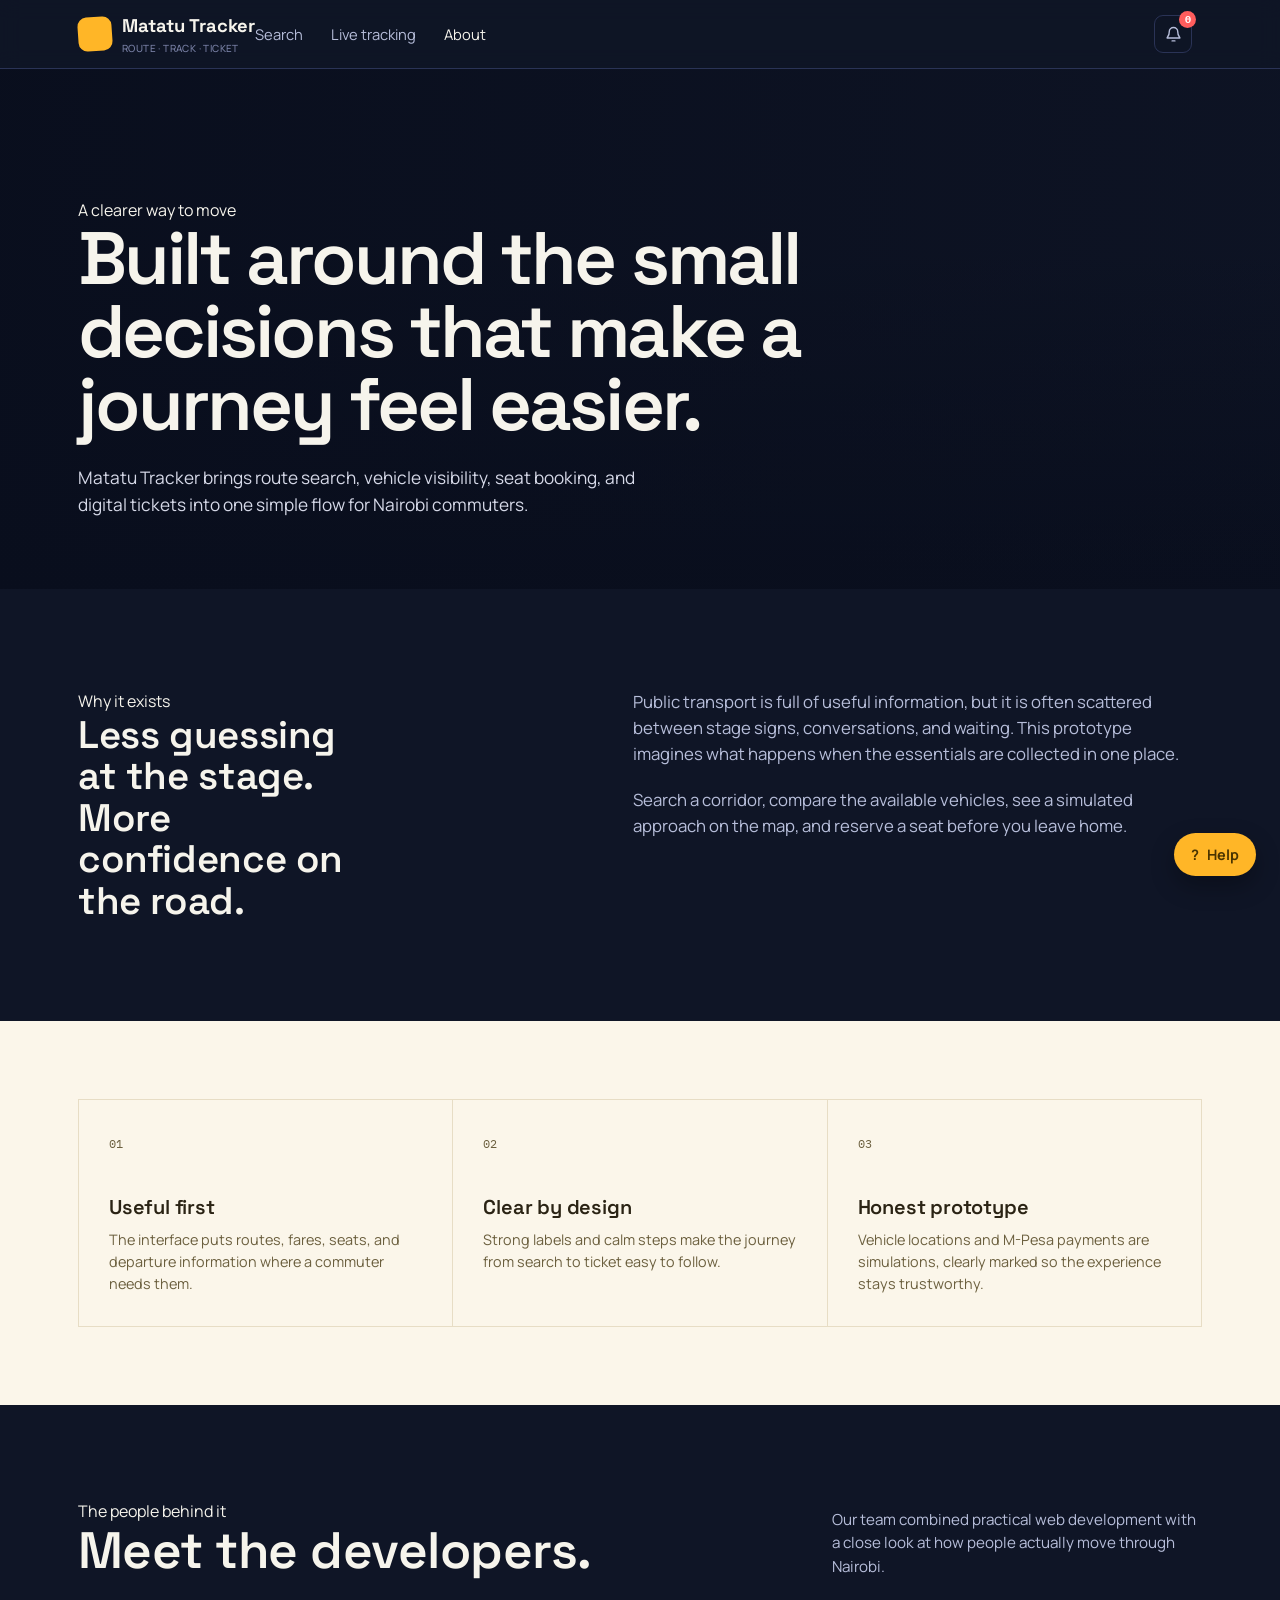
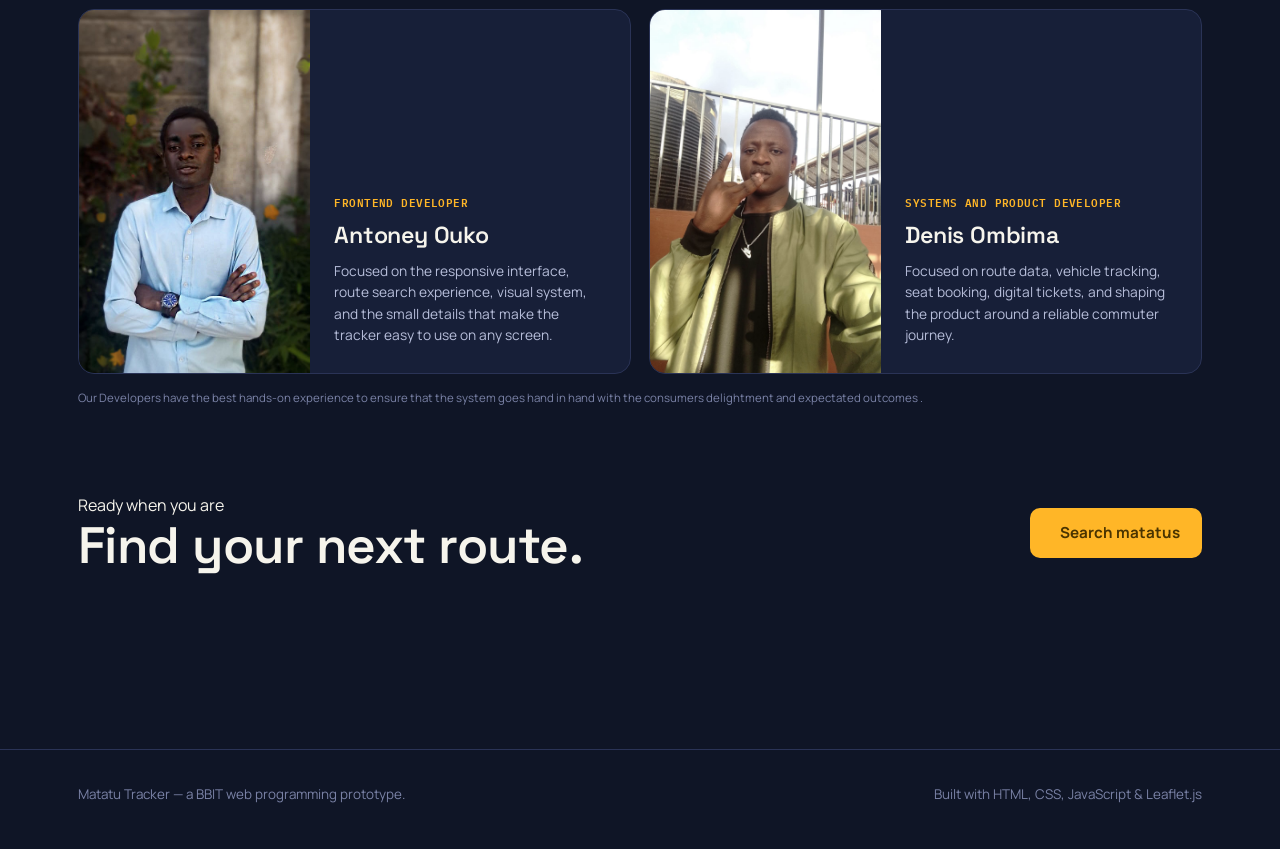
==== about.html @ 72383383 "First upload" ====
<!doctype html>
<html lang="en">
<head>
<meta charset="utf-8">
<meta name="viewport" content="width=device-width, initial-scale=1">
<title>About — Matatu Tracker</title>
<link rel="icon" href="data:image/svg+xml,<svg xmlns=%22http://www.w3.org/2000/svg%22 viewBox=%220 0 24 24%22><rect width=%2224%22 height=%2224%22 rx=%226%22 fill=%22%23FFB627%22/></svg>">
<link rel="preconnect" href="https://fonts.googleapis.com">
<link href="https://fonts.googleapis.com/css2?family=Space+Grotesk:wght@500;600;700&family=Manrope:wght@400;500;600;700;800&family=IBM+Plex+Mono:wght@500;600&display=swap" rel="stylesheet">
<link rel="stylesheet" href="css/base.css">
<link rel="stylesheet" href="css/about.css">
<link rel="stylesheet" href="css/chatbot.css">
</head>
<body>
<header class="topnav">
  <div class="container topnav-inner">
    <a class="brand" href="index.html"><span class="brand-mark"><span data-icon="bus"></span></span><span>Matatu Tracker<small>ROUTE · TRACK · TICKET</small></span></a>
    <nav class="navlinks">
      <a href="index.html">Search</a>
      <a href="tracking.html">Live tracking</a>
      <a href="about.html" class="is-active">About</a>
    </nav>
    <button class="nav-toggle" type="button" aria-label="Open navigation menu" aria-expanded="false" aria-controls="site-navigation">
      <span class="nav-toggle-lines"></span>
    </button>
  </div>
</header>

<main>
  <section class="about-hero">
    <div class="about-hero-image" aria-hidden="true"></div>
    <div class="about-hero-shade"></div>
    <div class="container about-hero-content">
      <p class="section-kicker">A clearer way to move</p>
      <h1>Built around the small decisions that make a journey feel easier.</h1>
      <p>Matatu Tracker brings route search, vehicle visibility, seat booking, and digital tickets into one simple flow for Nairobi commuters.</p>
    </div>
  </section>

  <section class="about-story container">
    <div class="about-story-intro">
      <p class="section-kicker">Why it exists</p>
      <h2>Less guessing at the stage. More confidence on the road.</h2>
    </div>
    <div class="about-story-copy">
      <p>Public transport is full of useful information, but it is often scattered between stage signs, conversations, and waiting. This prototype imagines what happens when the essentials are collected in one place.</p>
      <p>Search a corridor, compare the available vehicles, see a simulated approach on the map, and reserve a seat before you leave home.</p>
    </div>
  </section>

  <section class="about-principles">
    <div class="container">
      <div class="principles-grid">
        <article><span>01</span><h3>Useful first</h3><p>The interface puts routes, fares, seats, and departure information where a commuter needs them.</p></article>
        <article><span>02</span><h3>Clear by design</h3><p>Strong labels and calm steps make the journey from search to ticket easy to follow.</p></article>
        <article><span>03</span><h3>Honest prototype</h3><p>Vehicle locations and M-Pesa payments are simulations, clearly marked so the experience stays trustworthy.</p></article>
      </div>
    </div>
  </section>

  <section class="about-team">
    <div class="container">
      <div class="team-heading">
        <div>
          <p class="section-kicker">The people behind it</p>
          <h2>Meet the developers.</h2>
        </div>
        <p>Our team combined practical web development with a close look at how people actually move through Nairobi.</p>
      </div>
      <div class="team-grid">
        <article class="developer-card">
          <img src="images/photo2.jpg"  alt="Portrait of the frontend developer">
          <div class="developer-card-body">
            <p class="developer-role">Frontend developer</p>
            <h3>Antoney Ouko</h3>
            <p>Focused on the responsive interface, route search experience, visual system, and the small details that make the tracker easy to use on any screen.</p>
          </div>
        </article>
        <article class="developer-card">
          <img src="images/Denis.png" alt="Portrait of the systems developer">
          <div class="developer-card-body">
            <p class="developer-role">Systems and product developer</p>
            <h3>Denis Ombima</h3>
            <p>Focused on route data, vehicle tracking, seat booking, digital tickets, and shaping the product around a reliable commuter journey.</p>
          </div>
        </article>
      </div>
      <p class="team-note">Our Developers have the best hands-on experience to ensure that the system goes hand in hand with the consumers delightment and expectated outcomes .</p>
    </div>
  </section>

  <section class="about-cta container">
    <div><p class="section-kicker">Ready when you are</p><h2>Find your next route.</h2></div>
    <a class="btn btn-primary" href="index.html"><span data-icon="search"></span> Search matatus</a>
  </section>
</main>

<footer class="sitefoot"><div class="container"><span>Matatu Tracker — a BBIT web programming prototype.</span><span>Built with HTML, CSS, JavaScript &amp; Leaflet.js</span></div></footer>
<script src="js/routes.js"></script>
<script src="js/icons.js"></script>
<script src="js/util.js"></script>
<script src="js/notifications.js"></script>
<script src="js/chatbot.js"></script>
<script src="js/nav.js"></script>
</body>
</html>
---- css/base.css ----
/* ==========================================================================
   MATATU TRACKER — design tokens & base styles

   Palette is drawn from the subject itself: the ink-navy of a dashboard at
   dusk, the marigold of a stage-board number, the coral of a "stage" stop
   marker, and the teal of an "available" seat light.
   ========================================================================== */

:root {
  /* ---- color: base ---- */
  --ink:        #0F1526;
  --ink-raised: #171F38;
  --ink-line:   #2A3356;
  --paper:      #FBF6EA;
  --paper-line: #E7DDC5;

  /* ---- color: accents ---- */
  --marigold:   #FFB627;
  --marigold-i: #4A3400;   /* text-on-marigold */
  --coral:      #FF5D5D;
  --teal:       #34D6B8;
  --violet:     #8C7CFF;

  /* ---- color: text ---- */
  --text-hi:    #F6F4EC;
  --text-mid:   #B7BEDA;
  --text-low:   #7A82A6;
  --text-on-paper:      #2A2314;
  --text-on-paper-mid:  #6B5F3E;

  /* ---- type ---- */
  --f-display: 'Space Grotesk', 'Arial Narrow', sans-serif;
  --f-body:    'Manrope', -apple-system, sans-serif;
  --f-data:    'IBM Plex Mono', ui-monospace, monospace;

  /* ---- shape / rhythm ---- */
  --r-sm: 10px;
  --r-md: 16px;
  --r-lg: 26px;
  --edge: 1px solid var(--ink-line);
  --container: 1180px;

  color-scheme: dark;
}

* { box-sizing: border-box; }
html { scroll-behavior: smooth; }

body {
  margin: 0;
  background: var(--ink);
  color: var(--text-hi);
  font-family: var(--f-body);
  font-size: 16px;
  line-height: 1.55;
  -webkit-font-smoothing: antialiased;
}

img, svg { display: block; max-width: 100%; }

a { color: inherit; }

h1, h2, h3 {
  font-family: var(--f-display);
  font-weight: 600;
  line-height: 1.08;
  margin: 0;
  letter-spacing: -0.01em;
}

p { margin: 0; }

.icon { width: 1.15em; height: 1.15em; }

:focus-visible {
  outline: 2px solid var(--marigold);
  outline-offset: 2px;
  border-radius: 4px;
}

.container {
  max-width: var(--container);
  margin: 0 auto;
  padding: 0 28px;
}

@media (prefers-reduced-motion: reduce) {
  *, *::before, *::after { animation-duration: 0.001ms !important; animation-iteration-count: 1 !important; transition-duration: 0.001ms !important; }
}

@media (max-width: 680px) {
  .container { padding-left: 18px; padding-right: 18px; }
  .topnav-inner { height: 68px; min-height: 68px; padding-top: 11px; padding-bottom: 11px; align-items: center; }
  .brand { font-size: 1rem; }
  .brand small { font-size: 0.54rem; }
  .topnav .nav-toggle { display: grid; place-items: center; }
  .notification-center { margin-left: auto; margin-right: 10px; }
  .topnav .navlinks:not(.is-open) { display: none; }
  .navlinks { position: absolute; top: calc(100% + 1px); right: 18px; min-width: 190px; padding: 8px; flex-direction: column; gap: 0; background: var(--ink-raised); border: var(--edge); border-radius: var(--r-sm); box-shadow: 0 16px 30px rgba(0, 0, 0, 0.35); font-size: 0.86rem; }
  .topnav .navlinks.is-open { display: flex; }
  .navlinks a { padding: 11px 12px; border-radius: 6px; }
  .navlinks a:hover, .navlinks a.is-active { background: var(--ink); }
}

/* ---------------------------------------------------------------------- */
/* Top navigation                                                          */
/* ---------------------------------------------------------------------- */

.topnav {
  position: sticky;
  top: 0;
  z-index: 40;
  background: rgba(15, 21, 38, 0.86);
  backdrop-filter: blur(10px);
  border-bottom: var(--edge);
}

.topnav-inner {
  display: flex;
  align-items: center;
  justify-content: space-between;
  height: 68px;
}

.brand {
  display: flex;
  align-items: center;
  gap: 10px;
  font-family: var(--f-display);
  font-weight: 700;
  font-size: 1.15rem;
  text-decoration: none;
  color: var(--text-hi);
}

.brand-mark {
  width: 34px;
  height: 34px;
  border-radius: 9px;
  background: var(--marigold);
  color: var(--marigold-i);
  display: grid;
  place-items: center;
  transform: rotate(-4deg);
}

.brand-mark .icon { width: 19px; height: 19px; }

.brand small {
  display: block;
  font-family: var(--f-body);
  font-weight: 500;
  font-size: 0.62rem;
  letter-spacing: 0.04em;
  color: var(--text-low);
  margin-top: 1px;
}

.navlinks {
  display: flex;
  gap: 28px;
  font-size: 0.92rem;
  color: var(--text-mid);
}

.navlinks a { text-decoration: none; transition: color 0.15s ease; }
.navlinks a:hover, .navlinks a.is-active { color: var(--text-hi); }

.notification-center { position: relative; order: 3; margin-left: auto; margin-right: 10px; }
.notification-toggle { position: relative; display: grid; place-items: center; width: 38px; height: 38px; border: 1px solid var(--ink-line); border-radius: 9px; background: transparent; color: var(--text-mid); cursor: pointer; }
.notification-toggle:hover { color: var(--text-hi); border-color: var(--text-mid); }
.notification-toggle .icon { width: 17px; height: 17px; }
.notification-count { position: absolute; top: -5px; right: -5px; min-width: 17px; height: 17px; padding: 0 4px; display: grid; place-items: center; border-radius: 999px; background: var(--coral); color: #fff; font: 700 0.61rem var(--f-data); }
.notification-panel { position: absolute; z-index: 5; top: calc(100% + 12px); right: 0; width: min(350px, calc(100vw - 36px)); overflow: hidden; background: var(--ink-raised); border: var(--edge); border-radius: var(--r-md); box-shadow: 0 18px 40px rgba(0, 0, 0, 0.4); }
.notification-panel-head { display: flex; align-items: center; justify-content: space-between; padding: 14px 15px; border-bottom: var(--edge); }
.notification-panel-head strong { font-family: var(--f-display); }
.notification-clear { border: 0; background: transparent; color: var(--text-low); font: 0.72rem var(--f-body); cursor: pointer; }
.notification-clear:hover { color: var(--coral); }
.notification-list { max-height: 290px; overflow-y: auto; }
.notification-item { display: grid; grid-template-columns: auto 1fr; gap: 10px; padding: 13px 15px; border-bottom: 1px solid rgba(42, 51, 86, 0.65); }
.notification-item.is-unread { background: rgba(255, 182, 39, 0.06); }
.notification-icon { display: grid; place-items: center; width: 28px; height: 28px; border-radius: 7px; background: rgba(52, 214, 184, 0.12); color: var(--teal); }
.notification-icon .icon { width: 15px; height: 15px; }
.notification-item strong { font-size: 0.78rem; }
.notification-item p { margin-top: 2px; color: var(--text-mid); font-size: 0.75rem; line-height: 1.4; }
.notification-item time { display: block; margin-top: 4px; color: var(--text-low); font: 0.63rem var(--f-data); }
.notification-empty { padding: 22px 15px; color: var(--text-low); font-size: 0.78rem; text-align: center; }
.notification-permission { display: flex; align-items: center; justify-content: space-between; gap: 10px; padding: 11px 15px; color: var(--text-low); font-size: 0.7rem; border-top: var(--edge); }
.notification-permission button { flex: 0 0 auto; border: 0; border-radius: 6px; padding: 6px 8px; background: var(--teal); color: var(--ink); font: 700 0.68rem var(--f-body); cursor: pointer; }

.nav-toggle {
  display: none;
  order: 4;
  width: 42px;
  height: 42px;
  padding: 9px;
  border: 1px solid var(--ink-line);
  border-radius: 9px;
  background: transparent;
  color: var(--text-hi);
  cursor: pointer;
}

.nav-toggle-lines,
.nav-toggle-lines::before,
.nav-toggle-lines::after {
  display: block;
  width: 22px;
  height: 2px;
  background: currentColor;
  transition: transform 0.2s ease, opacity 0.2s ease;
}

.nav-toggle-lines { position: relative; }
.nav-toggle-lines::before,
.nav-toggle-lines::after { content: ''; position: absolute; left: 0; }
.nav-toggle-lines::before { top: -7px; }
.nav-toggle-lines::after { top: 7px; }
.nav-toggle[aria-expanded="true"] .nav-toggle-lines { background: transparent; }
.nav-toggle[aria-expanded="true"] .nav-toggle-lines::before { transform: translateY(7px) rotate(45deg); }
.nav-toggle[aria-expanded="true"] .nav-toggle-lines::after { transform: translateY(-7px) rotate(-45deg); }

/* ---------------------------------------------------------------------- */
/* Buttons                                                                 */
/* ---------------------------------------------------------------------- */

.btn {
  display: inline-flex;
  align-items: center;
  justify-content: center;
  gap: 8px;
  font-family: var(--f-body);
  font-weight: 700;
  font-size: 0.95rem;
  border: none;
  border-radius: var(--r-sm);
  padding: 13px 22px;
  cursor: pointer;
  text-decoration: none;
  transition: transform 0.15s ease, filter 0.15s ease;
}

.btn .icon { width: 1.05em; height: 1.05em; }
.btn:active { transform: translateY(1px); }

.btn-primary { background: var(--marigold); color: var(--marigold-i); }
.btn-primary:hover { filter: brightness(1.06); }
.btn-primary:disabled { background: var(--ink-line); color: var(--text-low); cursor: not-allowed; }

.btn-ghost {
  background: transparent;
  color: var(--text-hi);
  border: 1px solid var(--ink-line);
}
.btn-ghost:hover { border-color: var(--text-mid); }

.btn-block { width: 100%; }
.btn-sm { padding: 9px 15px; font-size: 0.85rem; border-radius: 8px; }

/* ---------------------------------------------------------------------- */
/* Route badge — modelled on a stage-board number plate                   */
/* ---------------------------------------------------------------------- */

.route-badge {
  display: inline-flex;
  align-items: center;
  justify-content: center;
  font-family: var(--f-display);
  font-weight: 700;
  background: var(--marigold);
  color: var(--marigold-i);
  border-radius: 7px;
  min-width: 44px;
  height: 30px;
  padding: 0 8px;
  font-size: 0.92rem;
  letter-spacing: 0.01em;
}

/* ---------------------------------------------------------------------- */
/* Panels & fields                                                        */
/* ---------------------------------------------------------------------- */

.panel {
  background: var(--ink-raised);
  border: var(--edge);
  border-radius: var(--r-lg);
}

.field-label {
  display: block;
  font-size: 0.72rem;
  font-weight: 700;
  color: var(--text-low);
  margin-bottom: 7px;
}

.field {
  position: relative;
}

.field select,
.field input {
  width: 100%;
  background: var(--ink);
  border: 1px solid var(--ink-line);
  color: var(--text-hi);
  font-family: var(--f-body);
  font-size: 0.98rem;
  border-radius: var(--r-sm);
  padding: 13px 14px 13px 42px;
  appearance: none;
  transition: border-color 0.15s ease;
}

.field select:focus, .field input:focus {
  border-color: var(--marigold);
  outline: none;
}

.field .icon {
  position: absolute;
  left: 14px;
  top: 50%;
  transform: translateY(-50%);
  color: var(--text-low);
  pointer-events: none;
}

.field select { cursor: pointer; }

/* ---------------------------------------------------------------------- */
/* Tags: amenities, statuses                                              */
/* ---------------------------------------------------------------------- */

.tag {
  display: inline-flex;
  align-items: center;
  gap: 5px;
  font-size: 0.74rem;
  font-weight: 600;
  color: var(--text-mid);
  background: var(--ink);
  border: 1px solid var(--ink-line);
  border-radius: 100px;
  padding: 4px 10px 4px 8px;
}
.tag .icon { width: 13px; height: 13px; }

.pill {
  display: inline-flex;
  align-items: center;
  gap: 6px;
  font-size: 0.76rem;
  font-weight: 700;
  border-radius: 100px;
  padding: 5px 12px;
}
.pill-teal    { background: rgba(52, 214, 184, 0.15); color: var(--teal); }
.pill-coral   { background: rgba(255, 93, 93, 0.15);  color: var(--coral); }
.pill-marigold{ background: rgba(255, 182, 39, 0.15); color: var(--marigold); }

/* ---------------------------------------------------------------------- */
/* Footer                                                                  */
/* ---------------------------------------------------------------------- */

.sitefoot {
  border-top: var(--edge);
  margin-top: 90px;
  padding: 34px 0 44px;
  color: var(--text-low);
  font-size: 0.84rem;
}
.sitefoot .container {
  display: flex;
  justify-content: space-between;
  align-items: center;
  flex-wrap: wrap;
  gap: 12px;
}

/* ---------------------------------------------------------------------- */
/* Utility                                                                 */
/* ---------------------------------------------------------------------- */

.muted { color: var(--text-low); }
.mono { font-family: var(--f-data); }
.center { text-align: center; }
.sr-only {
  position: absolute; width: 1px; height: 1px; padding: 0; margin: -1px;
  overflow: hidden; clip: rect(0,0,0,0); white-space: nowrap; border: 0;
}
---- css/about.css ----
.about-hero { position: relative; min-height: 520px; display: flex; align-items: flex-end; overflow: hidden; }
.about-hero-image, .about-hero-shade { position: absolute; inset: 0; }
.about-hero-image { background: url('https://images.unsplash.com/photo-1549317661-bd32c8ce0db2?auto=format&fit=crop&w=1800&q=85') center / cover; }
.about-hero-shade { background: linear-gradient(90deg, rgba(9, 14, 29, 0.94), rgba(9, 14, 29, 0.25)), linear-gradient(0deg, rgba(9, 14, 29, 0.9), transparent 65%); }
.about-hero-content { position: relative; z-index: 1; width: 100%; padding-bottom: 70px; }
.about-hero h1 { max-width: 760px; font-size: clamp(2.5rem, 5.8vw, 5.3rem); line-height: 0.98; letter-spacing: -0.04em; }
.about-hero p:not(.section-kicker) { max-width: 560px; margin-top: 24px; color: #d6d9e8; font-size: 1.08rem; }
.about-story { display: grid; grid-template-columns: 0.9fr 1.1fr; gap: 90px; padding-top: 100px; padding-bottom: 100px; }
.about-story h2 { max-width: 12ch; font-size: clamp(1.8rem, 3vw, 3rem); }
.about-story-copy { max-width: 580px; color: var(--text-mid); font-size: 1.05rem; }
.about-story-copy p + p { margin-top: 20px; }
.about-principles { background: var(--paper); color: var(--text-on-paper); padding: 78px 0; }
.principles-grid { display: grid; grid-template-columns: repeat(3, 1fr); gap: 1px; background: var(--paper-line); border: 1px solid var(--paper-line); }
.principles-grid article { background: var(--paper); padding: 30px; min-height: 220px; }
.principles-grid span { font-family: var(--f-data); color: var(--text-on-paper-mid); font-size: 0.72rem; }
.principles-grid h3 { margin-top: 42px; font-size: 1.25rem; }
.principles-grid p { margin-top: 10px; color: var(--text-on-paper-mid); font-size: 0.9rem; }
.about-team { padding: 94px 0 0; }
.team-heading { display: flex; align-items: end; justify-content: space-between; gap: 40px; margin-bottom: 30px; }
.team-heading h2 { font-size: clamp(2rem, 4vw, 3.5rem); }
.team-heading > p { max-width: 370px; color: var(--text-mid); font-size: 0.95rem; }
.team-grid { display: grid; grid-template-columns: repeat(2, minmax(0, 1fr)); gap: 18px; }
.developer-card { display: grid; grid-template-columns: 42% 1fr; min-height: 300px; overflow: hidden; background: var(--ink-raised); border: var(--edge); border-radius: var(--r-md); }
.developer-card img { width: 100%; height: 100%; min-height: 300px; object-fit: cover; filter: saturate(0.8); }
.developer-card-body { padding: 28px 24px; align-self: end; }
.developer-role { color: var(--marigold); font: 600 0.68rem var(--f-data); text-transform: uppercase; letter-spacing: 0.04em; }
.developer-card h3 { margin-top: 12px; font-size: 1.45rem; }
.developer-card-body > p:last-child { margin-top: 12px; color: var(--text-mid); font-size: 0.86rem; }
.team-note { margin-top: 15px; color: var(--text-low); font-size: 0.72rem; }
.about-cta { display: flex; justify-content: space-between; align-items: center; gap: 30px; padding-top: 86px; padding-bottom: 86px; }
.about-cta h2 { font-size: clamp(2rem, 4vw, 3.6rem); }
@media (max-width: 760px) { .about-hero { min-height: 560px; } .about-hero-content { padding-bottom: 52px; } .about-story { grid-template-columns: 1fr; gap: 28px; padding-top: 64px; padding-bottom: 64px; } .principles-grid { grid-template-columns: 1fr; } .principles-grid article { min-height: auto; } .principles-grid h3 { margin-top: 24px; } .team-heading { align-items: flex-start; flex-direction: column; gap: 16px; } .team-grid { grid-template-columns: 1fr; } .developer-card { grid-template-columns: 38% 1fr; } .developer-card img { min-height: 260px; } .about-cta { align-items: flex-start; flex-direction: column; padding-top: 60px; padding-bottom: 60px; } }
---- css/chatbot.css ----
/* ---------------------------------------------------------------------- */
/* Route helper chatbot                                                    */
/* ---------------------------------------------------------------------- */

.chatbot { position: fixed; right: 24px; bottom: 24px; z-index: 80; font-size: 0.88rem; }
.chatbot-launcher {
  display: inline-flex; align-items: center; gap: 8px; border: 0; border-radius: 999px;
  padding: 12px 17px; background: var(--marigold); color: var(--marigold-i);
  font: 700 0.9rem var(--f-body); box-shadow: 0 10px 25px rgba(0, 0, 0, 0.3); cursor: pointer;
}
.chatbot-launcher:hover { filter: brightness(1.06); }
.chatbot-launcher:first-letter { font-family: var(--f-display); font-size: 1.15rem; }
.chatbot-panel {
  position: absolute; right: 0; bottom: 56px; width: min(360px, calc(100vw - 32px));
  overflow: hidden; background: var(--ink-raised); border: var(--edge); border-radius: var(--r-md);
  box-shadow: 0 18px 50px rgba(0, 0, 0, 0.42); animation: chatbot-in 0.18s ease-out;
}
@keyframes chatbot-in { from { opacity: 0; transform: translateY(8px); } to { opacity: 1; transform: translateY(0); } }
.chatbot-head { display: flex; justify-content: space-between; align-items: flex-start; padding: 16px 17px; border-bottom: var(--edge); }
.chatbot-head strong, .chatbot-head span { display: block; }
.chatbot-head strong { font-family: var(--f-display); font-size: 1rem; }
.chatbot-head span { color: var(--text-low); font-size: 0.72rem; margin-top: 2px; }
.chatbot-close { border: 0; background: transparent; color: var(--text-mid); font-size: 1.35rem; line-height: 1; cursor: pointer; padding: 0 2px; }
.chatbot-messages { display: flex; flex-direction: column; gap: 9px; max-height: 260px; overflow-y: auto; padding: 15px 17px 8px; }
.chatbot-message { max-width: 88%; padding: 9px 11px; border-radius: 10px; line-height: 1.45; }
.chatbot-message-bot { align-self: flex-start; background: var(--ink); color: var(--text-mid); }
.chatbot-message-user { align-self: flex-end; background: var(--marigold); color: var(--marigold-i); }
.chatbot-suggestions { display: flex; flex-wrap: wrap; gap: 6px; padding: 6px 17px 12px; }
.chatbot-suggestions button { border: 1px solid var(--ink-line); border-radius: 999px; padding: 5px 8px; background: transparent; color: var(--text-mid); font: 500 0.72rem var(--f-body); cursor: pointer; }
.chatbot-suggestions button:hover { border-color: var(--marigold); color: var(--text-hi); }
.chatbot-form { display: flex; gap: 7px; padding: 12px; border-top: var(--edge); }
.chatbot-form input { min-width: 0; flex: 1; background: var(--ink); border: 1px solid var(--ink-line); border-radius: 8px; padding: 9px 10px; color: var(--text-hi); font: 0.82rem var(--f-body); }
.chatbot-form input:focus { outline: 1px solid var(--marigold); }
.chatbot-form button { border: 0; border-radius: 8px; padding: 0 12px; background: var(--teal); color: var(--ink); font: 700 0.8rem var(--f-body); cursor: pointer; }
@media (max-width: 520px) { .chatbot { right: 16px; bottom: 16px; } .chatbot-launcher span { display: none; } }
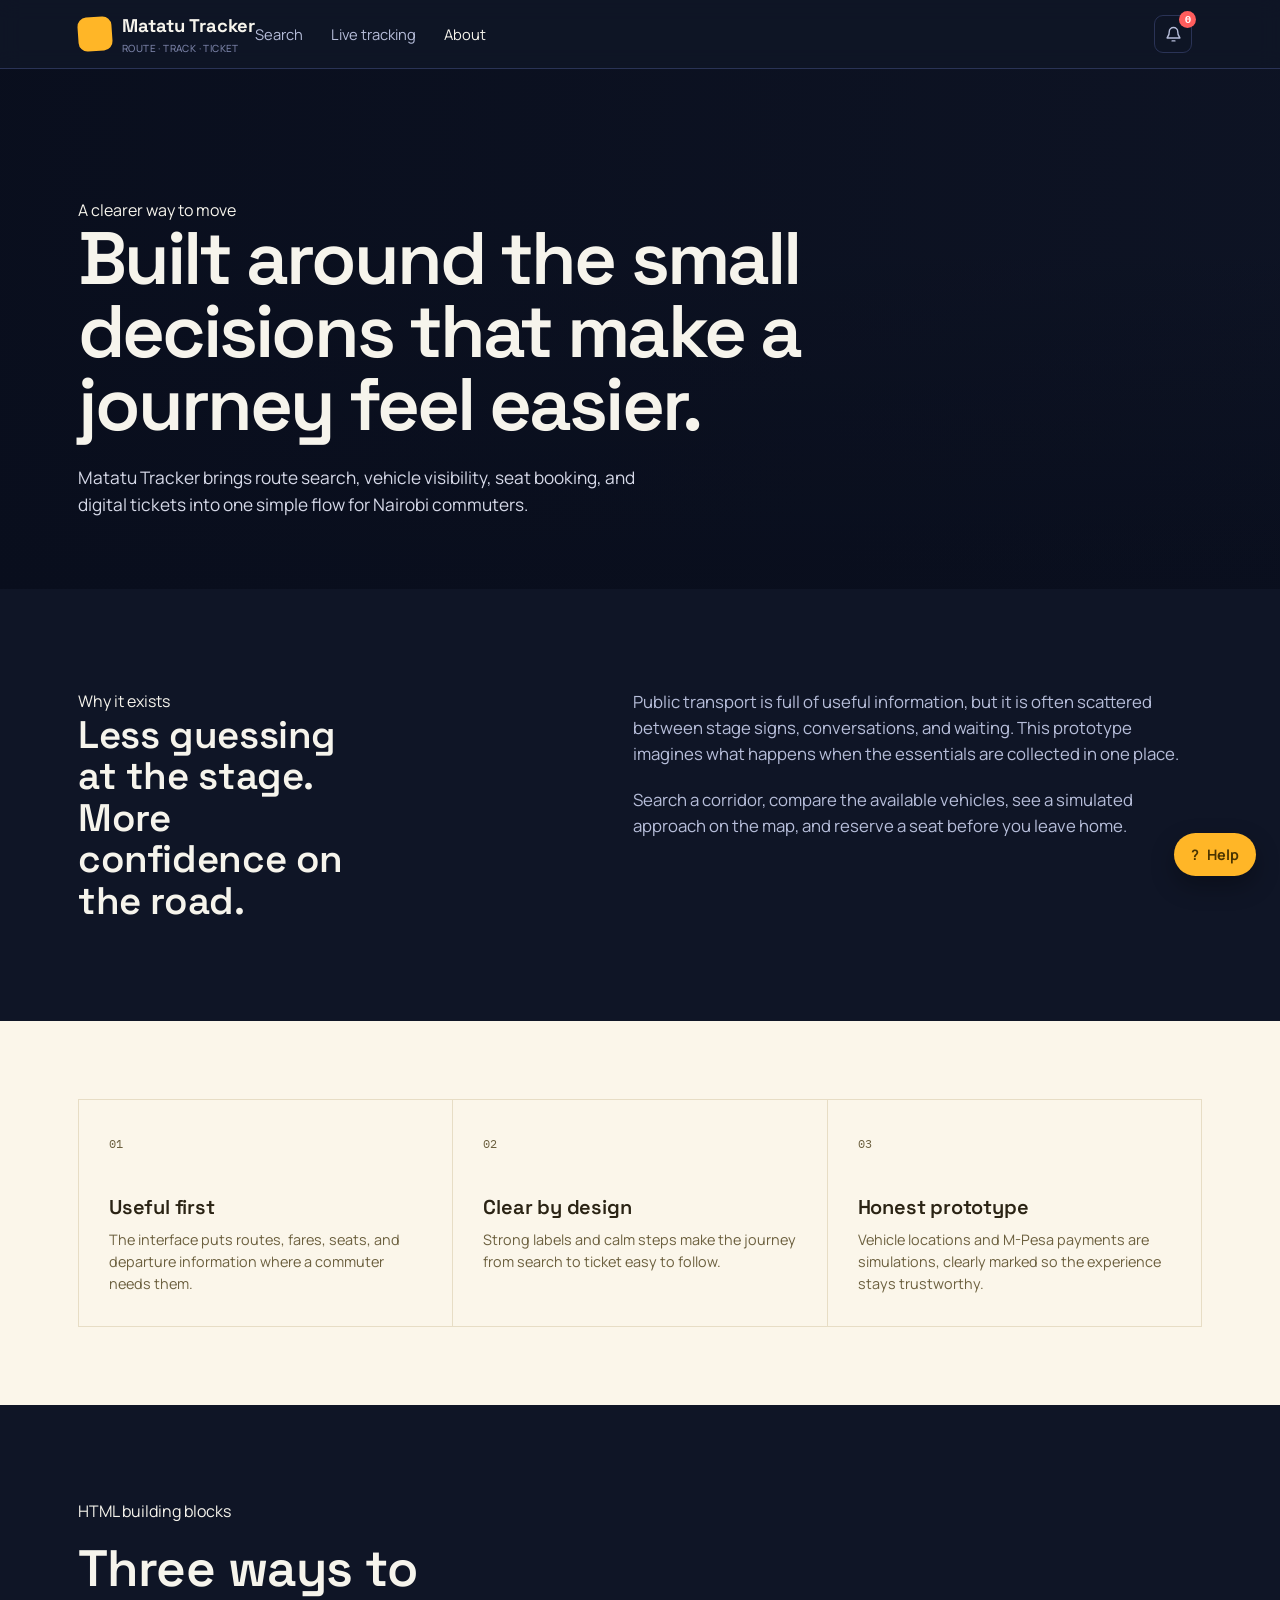
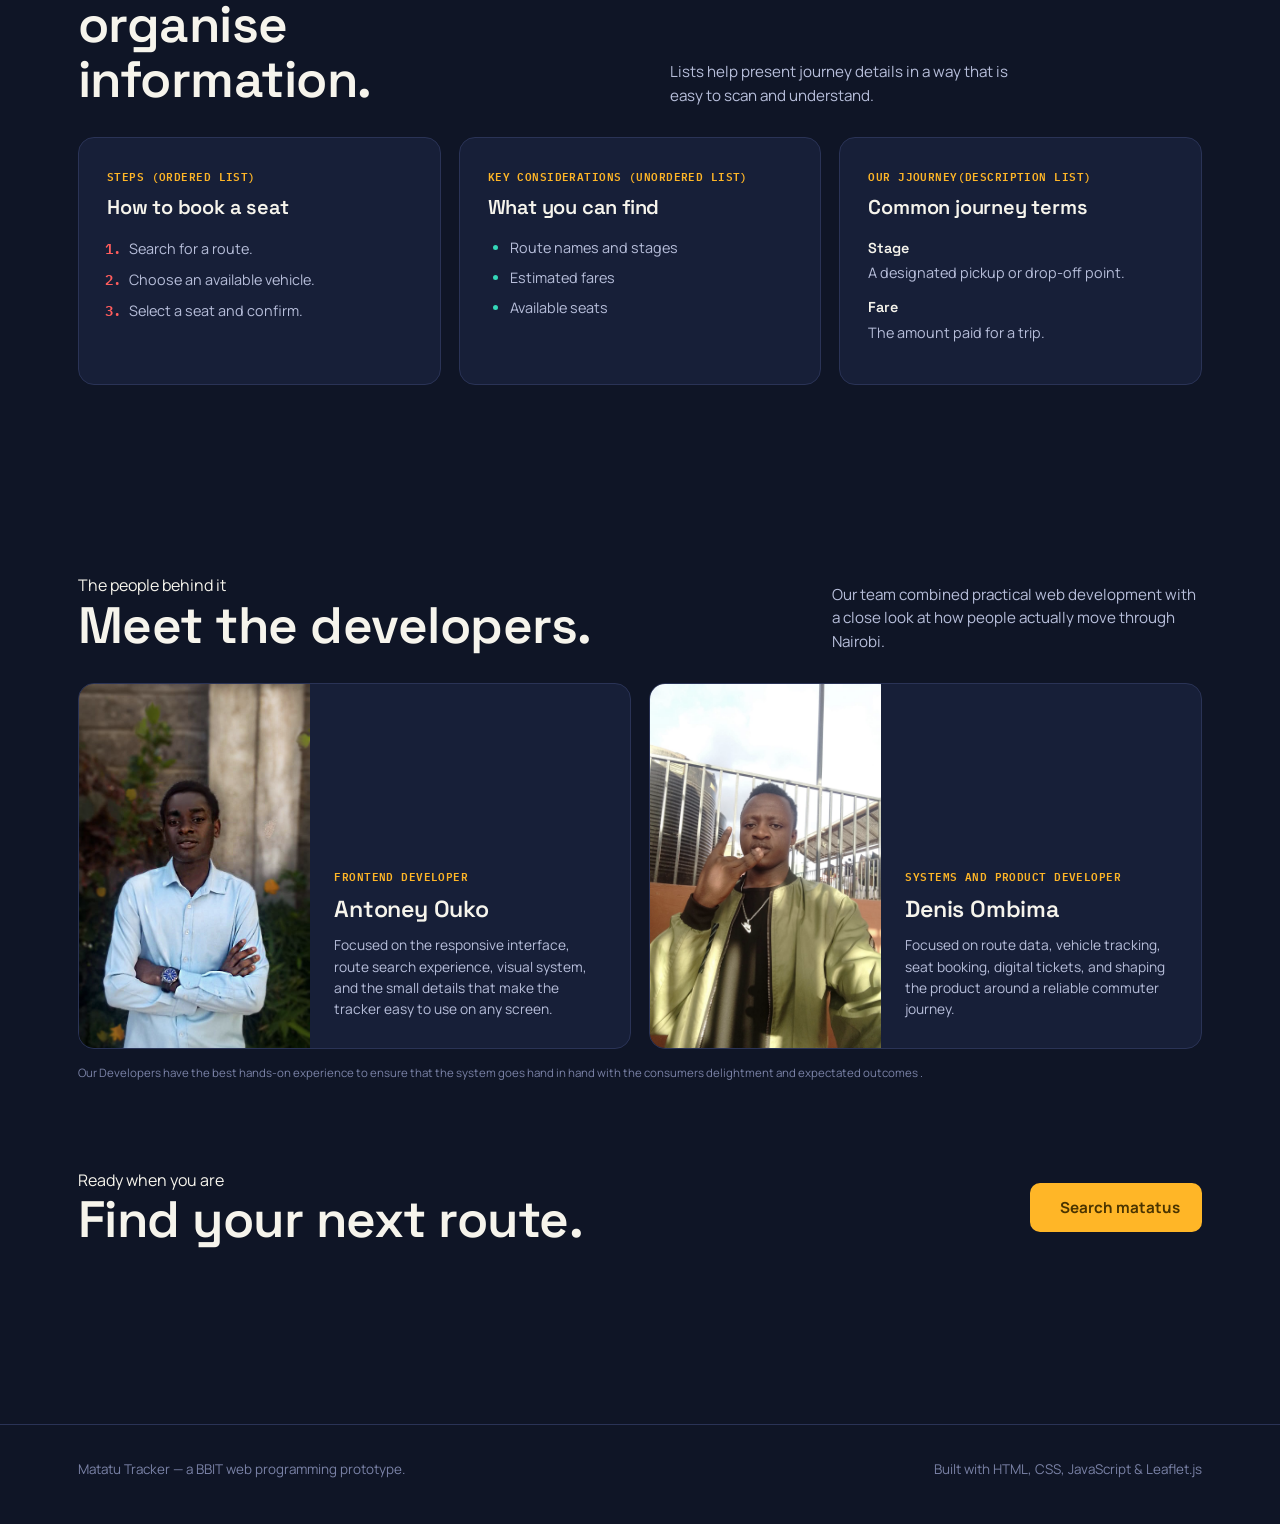
==== commit e4f4a53f: "second" ====
--- a/about.html
+++ b/about.html
@@ -58,6 +58,44 @@
     </div>
   </section>
 
+  <section class="about-lists container">
+    <div class="lists-heading">
+      <p class="section-kicker">HTML building blocks</p>
+      <h2>Three ways to organise information.</h2>
+      <p>Lists help present journey details in a way that is easy to scan and understand.</p>
+    </div>
+    <div class="lists-grid">
+      <article class="list-example">
+        <p class="list-label">Steps (Ordered list)</p>
+        <h3>How to book a seat</h3>
+        <ol>
+          <li>Search for a route.</li>
+          <li>Choose an available vehicle.</li>
+          <li>Select a seat and confirm.</li>
+        </ol>
+      </article>
+      <article class="list-example">
+        <p class="list-label">Key considerations (Unordered list)</p>
+        <h3>What you can find</h3>
+        <ul>
+          <li>Route names and stages</li>
+          <li>Estimated fares</li>
+          <li>Available seats</li>
+        </ul>
+      </article>
+      <article class="list-example">
+        <p class="list-label">Our JJourney(Description list)</p>
+        <h3>Common journey terms</h3>
+        <dl>
+          <dt>Stage</dt>
+          <dd>A designated pickup or drop-off point.</dd>
+          <dt>Fare</dt>
+          <dd>The amount paid for a trip.</dd>
+        </dl>
+      </article>
+    </div>
+  </section>
+
   <section class="about-team">
     <div class="container">
       <div class="team-heading">
--- a/css/about.css
+++ b/css/about.css
@@ -15,6 +15,22 @@
 .principles-grid span { font-family: var(--f-data); color: var(--text-on-paper-mid); font-size: 0.72rem; }
 .principles-grid h3 { margin-top: 42px; font-size: 1.25rem; }
 .principles-grid p { margin-top: 10px; color: var(--text-on-paper-mid); font-size: 0.9rem; }
+.about-lists { padding-top: 94px; padding-bottom: 94px; }
+.lists-heading { display: grid; grid-template-columns: 1fr 1fr; gap: 18px 60px; align-items: end; margin-bottom: 30px; }
+.lists-heading .section-kicker { grid-column: 1 / -1; }
+.lists-heading h2 { max-width: 12ch; font-size: clamp(2rem, 4vw, 3.5rem); }
+.lists-heading > p:last-child { max-width: 370px; color: var(--text-mid); font-size: 0.95rem; }
+.lists-grid { display: grid; grid-template-columns: repeat(3, 1fr); gap: 18px; }
+.list-example { padding: 28px; background: var(--ink-raised); border: var(--edge); border-radius: var(--r-md); }
+.list-label { color: var(--marigold); font: 600 0.68rem var(--f-data); text-transform: uppercase; letter-spacing: 0.04em; }
+.list-example h3 { margin-top: 12px; font-size: 1.25rem; }
+.list-example ol, .list-example ul { margin: 18px 0 0; padding-left: 22px; color: var(--text-mid); font-size: 0.9rem; }
+.list-example li + li { margin-top: 8px; }
+.list-example ol li::marker { color: var(--coral); font-family: var(--f-data); font-weight: 600; }
+.list-example ul li::marker { color: var(--teal); }
+.list-example dl { margin: 18px 0 0; font-size: 0.9rem; }
+.list-example dt { color: var(--text-hi); font-family: var(--f-display); font-weight: 600; }
+.list-example dd { margin: 3px 0 12px; color: var(--text-mid); }
 .about-team { padding: 94px 0 0; }
 .team-heading { display: flex; align-items: end; justify-content: space-between; gap: 40px; margin-bottom: 30px; }
 .team-heading h2 { font-size: clamp(2rem, 4vw, 3.5rem); }
@@ -30,3 +46,4 @@
 .about-cta { display: flex; justify-content: space-between; align-items: center; gap: 30px; padding-top: 86px; padding-bottom: 86px; }
 .about-cta h2 { font-size: clamp(2rem, 4vw, 3.6rem); }
 @media (max-width: 760px) { .about-hero { min-height: 560px; } .about-hero-content { padding-bottom: 52px; } .about-story { grid-template-columns: 1fr; gap: 28px; padding-top: 64px; padding-bottom: 64px; } .principles-grid { grid-template-columns: 1fr; } .principles-grid article { min-height: auto; } .principles-grid h3 { margin-top: 24px; } .team-heading { align-items: flex-start; flex-direction: column; gap: 16px; } .team-grid { grid-template-columns: 1fr; } .developer-card { grid-template-columns: 38% 1fr; } .developer-card img { min-height: 260px; } .about-cta { align-items: flex-start; flex-direction: column; padding-top: 60px; padding-bottom: 60px; } }
+@media (max-width: 760px) { .lists-heading { grid-template-columns: 1fr; gap: 16px; } .lists-heading .section-kicker { grid-column: auto; } .lists-grid { grid-template-columns: 1fr; } .about-lists { padding-top: 64px; padding-bottom: 64px; } }
